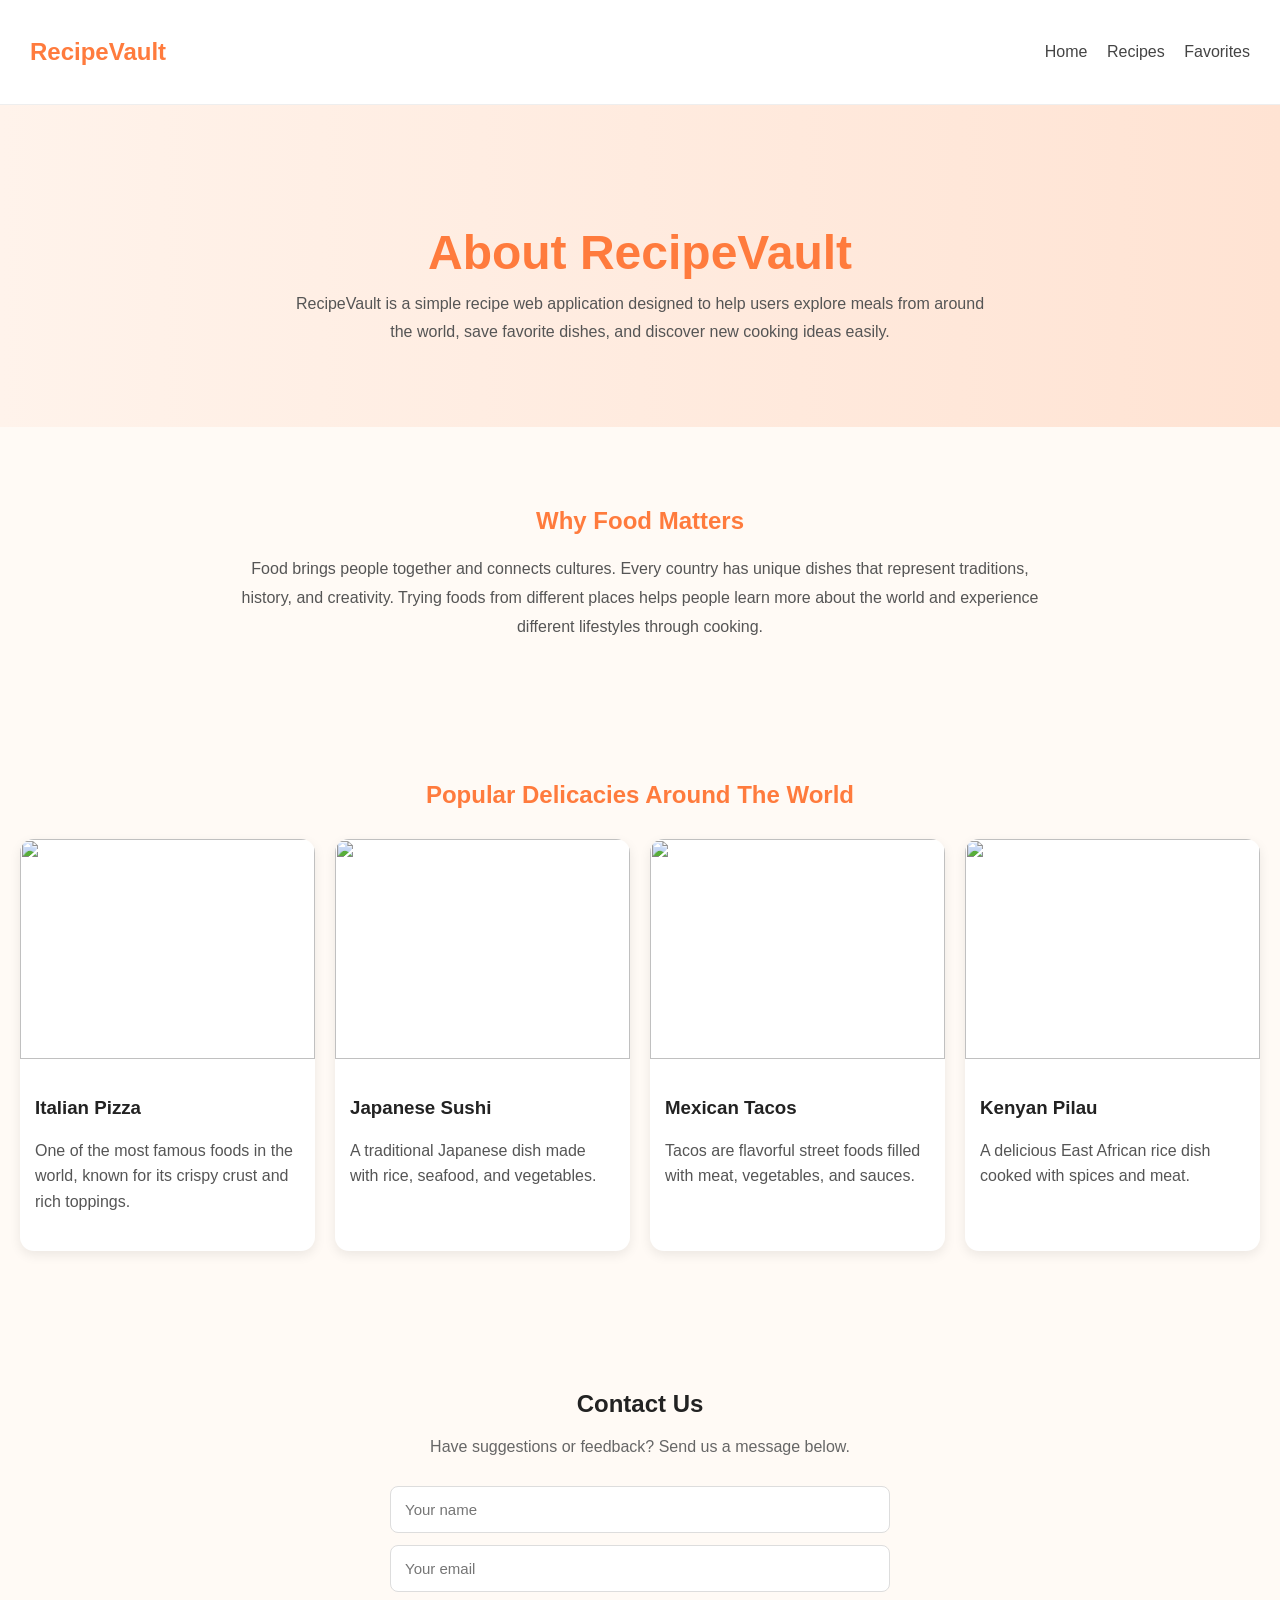
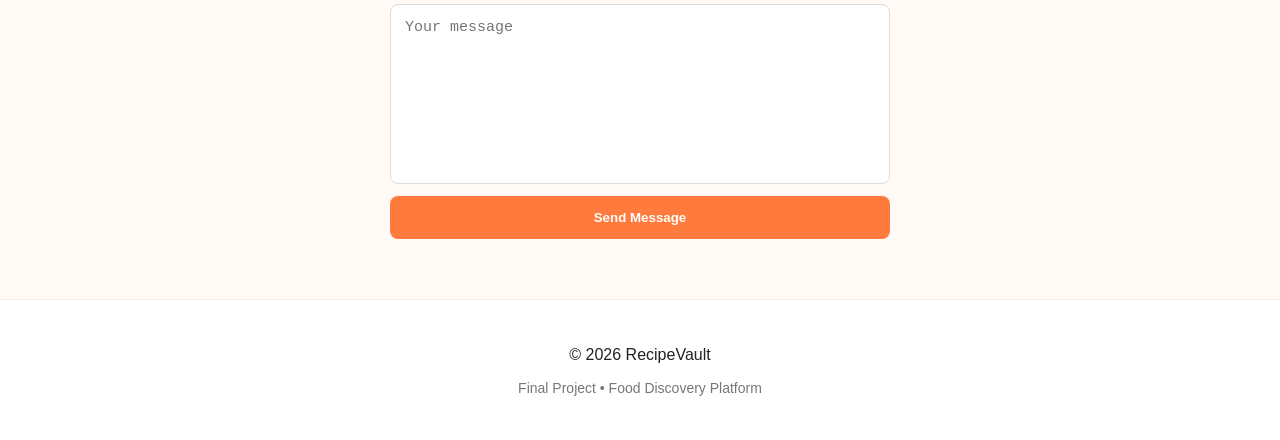
==== about.html @ 07d247bc "Add About page and refactor related styles and scripts; implement contact form functionality" ====
<!DOCTYPE html>
<html lang="en">
<head>
  <title>About | RecipeVault</title>

  <link rel="stylesheet" href="about.css">
</head>
<body>

<nav>

  <h2 class="logo" onclick="reloadPage()">
    RecipeVault
  </h2>

  <div class="nav-links">
    <a href="index.html">Home</a>
    <a href="add-recipe.html">Recipes</a>
    <a href="favorites.html">Favorites</a>
  </div>

</nav>

<section class="hero">

  <div class="hero-text">

    <h1>About RecipeVault</h1>

    <p>
      RecipeVault is a simple recipe web application
      designed to help users explore meals from
      around the world, save favorite dishes,
      and discover new cooking ideas easily.
    </p>

  </div>

</section>

<section class="food-info">

  <h2>Why Food Matters</h2>

  <p>
    Food brings people together and connects cultures.
    Every country has unique dishes that represent
    traditions, history, and creativity.
    Trying foods from different places helps people
    learn more about the world and experience
    different lifestyles through cooking.
  </p>

</section>

<section class="delicacies">

  <h2>Popular Delicacies Around The World</h2>

  <div class="food-grid">

    <div class="food-card">
      <img src="https://images.unsplash.com/photo-1546069901-ba9599a7e63c?q=80&w=1200&auto=format&fit=crop">
      <h3>Italian Pizza</h3>
      <p>
        One of the most famous foods in the world,
        known for its crispy crust and rich toppings.
      </p>
    </div>

    <div class="food-card">
      <img src="https://images.unsplash.com/photo-1562967916-eb82221dfb36?q=80&w=1200&auto=format&fit=crop">
      <h3>Japanese Sushi</h3>
      <p>
        A traditional Japanese dish made with rice,
        seafood, and vegetables.
      </p>
    </div>

    <div class="food-card">
      <img src="https://images.unsplash.com/photo-1585937421612-70a008356fbe?q=80&w=1200&auto=format&fit=crop">
      <h3>Mexican Tacos</h3>
      <p>
        Tacos are flavorful street foods filled
        with meat, vegetables, and sauces.
      </p>
    </div>

    <div class="food-card">
      <img src="https://images.unsplash.com/photo-1604908176997-125f25cc6f3d?q=80&w=1200&auto=format&fit=crop">
      <h3>Kenyan Pilau</h3>
      <p>
        A delicious East African rice dish cooked
        with spices and meat.
      </p>
    </div>

  </div>

</section>

<section class="contact">

  <h2>Contact Us</h2>

  <p>
    Have suggestions or feedback?
    Send us a message below.
  </p>

  <form id="contactForm">

    <input
      type="text"
      id="name"
      placeholder="Your name"
      required
    >

    <input
      type="email"
      id="email"
      placeholder="Your email"
      required
    >

    <textarea
      id="message"
      placeholder="Your message"
      required
    ></textarea>

    <button
      type="submit"
      class="btn"
    >
      Send Message
    </button>

  </form>

</section>

<footer>

  <p>© 2026 RecipeVault</p>

  <p class="small">
    Final Project • Food Discovery Platform
  </p>

</footer>

<script src="about.js"></script>
</body>
</html>
---- about.css ----
body{
  margin:0;
  font-family:Arial,sans-serif;
  background:#fffaf5;
  color:#222;
}

nav{
  display:flex;
  justify-content:space-between;
  align-items:center;
  padding:18px 30px;
  background:white;
  border-bottom:1px solid #eee;
  position:sticky;
  top:0;
  z-index:100;
}

.logo{
  cursor:pointer;
  color:#ff7b3d;
}

.nav-links a{
  margin-left:15px;
  text-decoration:none;
  color:#444;
  transition:0.3s;
}

.nav-links a:hover{
  color:#ff7b3d;
}

.hero{
  text-align:center;
  padding:80px 20px;
  background:linear-gradient(to right,#fff3eb,#ffe3d3);
}

.hero h1{
  font-size:48px;
  margin-bottom:10px;
  color:#ff7b3d;
}

.hero p{
  max-width:700px;
  margin:auto;
  line-height:1.8;
  color:#555;
}

.food-info{
  padding:60px 20px;
  text-align:center;
}

.food-info h2{
  color:#ff7b3d;
}

.food-info p{
  max-width:800px;
  margin:auto;
  line-height:1.8;
  color:#555;
}

.delicacies{
  padding:60px 20px;
}

.delicacies h2{
  text-align:center;
  margin-bottom:30px;
  color:#ff7b3d;
}

.food-grid{
  display:grid;
  grid-template-columns:repeat(auto-fit,minmax(240px,1fr));
  gap:20px;
}

.food-card{
  background:white;
  border-radius:14px;
  overflow:hidden;
  box-shadow:0 4px 12px rgba(0,0,0,0.08);
  transition:0.3s;
}

.food-card:hover{
  transform:translateY(-5px);
}

.food-card img{
  width:100%;
  height:220px;
  object-fit:cover;
}

.food-card h3{
  padding:15px 15px 0;
}

.food-card p{
  padding:0 15px 20px;
  color:#555;
  line-height:1.6;
}

.contact{
  padding:60px 20px;
  text-align:center;
}

.contact p{
  color:#666;
}

form{
  display:flex;
  flex-direction:column;
  gap:12px;
  max-width:500px;
  margin:30px auto 0;
}

input,
textarea{
  padding:14px;
  border:1px solid #ddd;
  border-radius:8px;
  font-size:15px;
}

textarea{
  min-height:150px;
  resize:none;
}

.btn{
  padding:14px;
  border:none;
  border-radius:8px;
  background:#ff7b3d;
  color:white;
  cursor:pointer;
  transition:0.3s;
  font-weight:bold;
}

.btn:hover{
  transform:translateY(-2px);
  opacity:0.9;
}

footer{
  text-align:center;
  padding:30px 20px;
  background:white;
  border-top:1px solid #eee;
}

.small{
  color:#777;
  font-size:14px;
}

@media(max-width:700px){

  nav{
    flex-direction:column;
    gap:10px;
  }

  .hero h1{
    font-size:36px;
  }

}
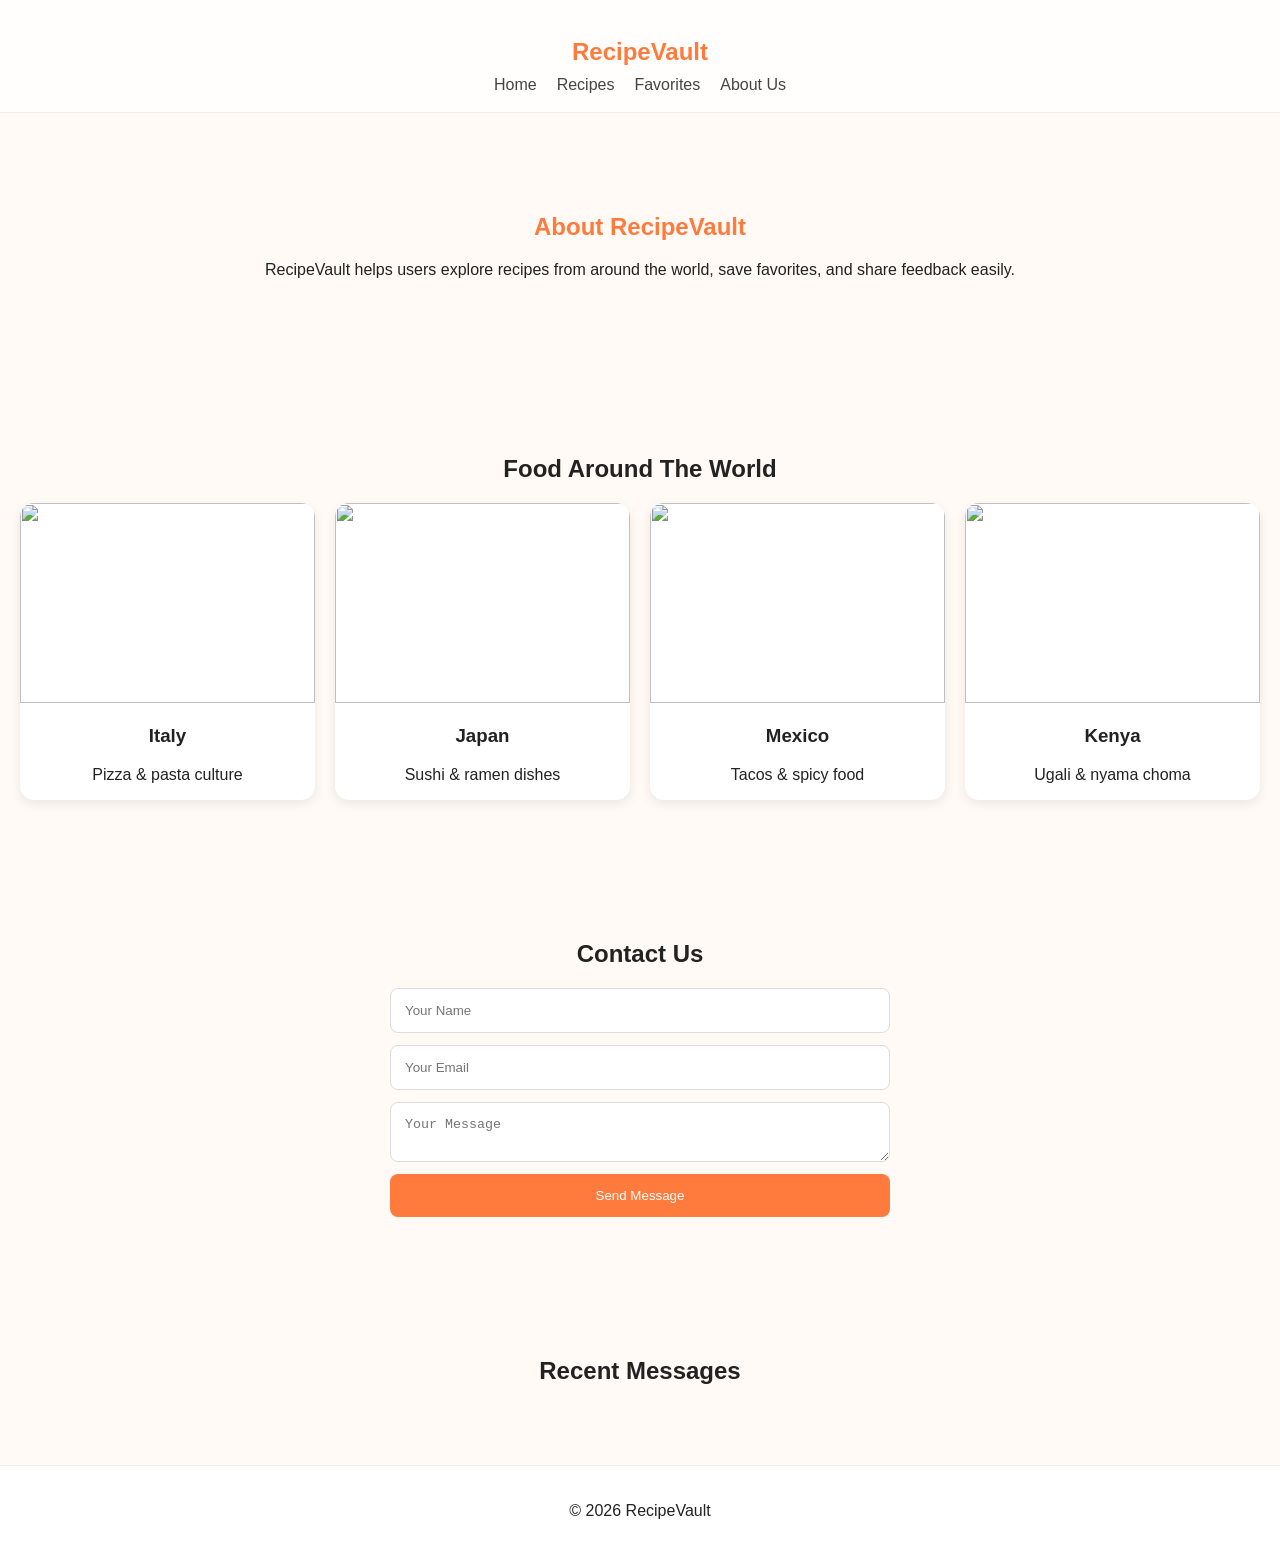
==== commit dcb5a438: "Refactor RecipeVault: Remove old files and add new features - Deleted outdated JavaScript, CSS, and " ====
--- a/about.html
+++ b/about.html
@@ -1,7 +1,7 @@
 <!DOCTYPE html>
 <html lang="en">
 <head>
-  <title>About | RecipeVault</title>
+  <title>About Us | RecipeVault</title>
 
   <link rel="stylesheet" href="about.css">
 </head>
@@ -14,85 +14,55 @@
   </h2>
 
   <div class="nav-links">
+
     <a href="index.html">Home</a>
     <a href="add-recipe.html">Recipes</a>
     <a href="favorites.html">Favorites</a>
+    <a href="about.html">About Us</a>
+
   </div>
 
 </nav>
 
 <section class="hero">
 
-  <div class="hero-text">
-
-    <h1>About RecipeVault</h1>
-
-    <p>
-      RecipeVault is a simple recipe web application
-      designed to help users explore meals from
-      around the world, save favorite dishes,
-      and discover new cooking ideas easily.
-    </p>
-
-  </div>
-
-</section>
-
-<section class="food-info">
-
-  <h2>Why Food Matters</h2>
+  <h1>About RecipeVault</h1>
 
   <p>
-    Food brings people together and connects cultures.
-    Every country has unique dishes that represent
-    traditions, history, and creativity.
-    Trying foods from different places helps people
-    learn more about the world and experience
-    different lifestyles through cooking.
+    RecipeVault helps users explore recipes from around the world,
+    save favorites, and share feedback easily.
   </p>
 
 </section>
 
-<section class="delicacies">
+<section class="world-food">
 
-  <h2>Popular Delicacies Around The World</h2>
+  <h2>Food Around The World</h2>
 
-  <div class="food-grid">
+  <div class="grid">
 
-    <div class="food-card">
-      <img src="https://images.unsplash.com/photo-1546069901-ba9599a7e63c?q=80&w=1200&auto=format&fit=crop">
-      <h3>Italian Pizza</h3>
-      <p>
-        One of the most famous foods in the world,
-        known for its crispy crust and rich toppings.
-      </p>
+    <div class="card">
+      <img src="https://images.unsplash.com/photo-1546069901-ba9599a7e63c">
+      <h3>Italy</h3>
+      <p>Pizza & pasta culture</p>
     </div>
 
-    <div class="food-card">
-      <img src="https://images.unsplash.com/photo-1562967916-eb82221dfb36?q=80&w=1200&auto=format&fit=crop">
-      <h3>Japanese Sushi</h3>
-      <p>
-        A traditional Japanese dish made with rice,
-        seafood, and vegetables.
-      </p>
+    <div class="card">
+      <img src="https://images.unsplash.com/photo-1562967916-eb82221dfb36">
+      <h3>Japan</h3>
+      <p>Sushi & ramen dishes</p>
     </div>
 
-    <div class="food-card">
-      <img src="https://images.unsplash.com/photo-1585937421612-70a008356fbe?q=80&w=1200&auto=format&fit=crop">
-      <h3>Mexican Tacos</h3>
-      <p>
-        Tacos are flavorful street foods filled
-        with meat, vegetables, and sauces.
-      </p>
+    <div class="card">
+      <img src="https://images.unsplash.com/photo-1585937421612-70a008356fbe">
+      <h3>Mexico</h3>
+      <p>Tacos & spicy food</p>
     </div>
 
-    <div class="food-card">
-      <img src="https://images.unsplash.com/photo-1604908176997-125f25cc6f3d?q=80&w=1200&auto=format&fit=crop">
-      <h3>Kenyan Pilau</h3>
-      <p>
-        A delicious East African rice dish cooked
-        with spices and meat.
-      </p>
+    <div class="card">
+      <img src="https://images.unsplash.com/photo-1604908176997-125f25cc6f3d">
+      <h3>Kenya</h3>
+      <p>Ugali & nyama choma</p>
     </div>
 
   </div>
@@ -103,52 +73,30 @@
 
   <h2>Contact Us</h2>
 
-  <p>
-    Have suggestions or feedback?
-    Send us a message below.
-  </p>
-
   <form id="contactForm">
 
-    <input
-      type="text"
-      id="name"
-      placeholder="Your name"
-      required
-    >
+    <input type="text" id="name" placeholder="Your Name" required>
+    <input type="email" id="email" placeholder="Your Email" required>
+    <textarea id="message" placeholder="Your Message" required></textarea>
 
-    <input
-      type="email"
-      id="email"
-      placeholder="Your email"
-      required
-    >
-
-    <textarea
-      id="message"
-      placeholder="Your message"
-      required
-    ></textarea>
-
-    <button
-      type="submit"
-      class="btn"
-    >
-      Send Message
-    </button>
+    <button type="submit">Send Message</button>
 
   </form>
 
 </section>
 
+<div id="toast" class="toast">Message sent successfully!</div>
+
+<section class="messages">
+
+  <h2>Recent Messages</h2>
+
+  <div id="messageList"></div>
+
+</section>
+
 <footer>
-
   <p>© 2026 RecipeVault</p>
-
-  <p class="small">
-    Final Project • Food Discovery Platform
-  </p>
-
 </footer>
 
 <script src="about.js"></script>
--- a/about.css
+++ b/about.css
@@ -7,23 +7,36 @@
 
 nav{
   display:flex;
-  justify-content:space-between;
+  justify-content:center;
   align-items:center;
-  padding:18px 30px;
-  background:white;
-  border-bottom:1px solid #eee;
+  flex-direction:column;
+  padding:18px;
+
   position:sticky;
   top:0;
   z-index:100;
+
+  background:rgba(255,255,255,0.7);
+  backdrop-filter:blur(10px);
+  -webkit-backdrop-filter:blur(10px);
+
+  border-bottom:1px solid #eee;
 }
 
 .logo{
+  color:#ff7b3d;
   cursor:pointer;
-  color:#ff7b3d;
+  margin-bottom:10px;
+}
+
+.nav-links{
+  display:flex;
+  gap:20px;
+  flex-wrap:wrap;
+  justify-content:center;
 }
 
 .nav-links a{
-  margin-left:15px;
   text-decoration:none;
   color:#444;
   transition:0.3s;
@@ -33,83 +46,38 @@
   color:#ff7b3d;
 }
 
+/* HERO */
 .hero{
   text-align:center;
   padding:80px 20px;
-  background:linear-gradient(to right,#fff3eb,#ffe3d3);
 }
 
 .hero h1{
-  font-size:48px;
-  margin-bottom:10px;
   color:#ff7b3d;
 }
 
-.hero p{
-  max-width:700px;
-  margin:auto;
-  line-height:1.8;
-  color:#555;
-}
-
-.food-info{
+.world-food{
   padding:60px 20px;
   text-align:center;
 }
 
-.food-info h2{
-  color:#ff7b3d;
-}
-
-.food-info p{
-  max-width:800px;
-  margin:auto;
-  line-height:1.8;
-  color:#555;
-}
-
-.delicacies{
-  padding:60px 20px;
-}
-
-.delicacies h2{
-  text-align:center;
-  margin-bottom:30px;
-  color:#ff7b3d;
-}
-
-.food-grid{
+.grid{
   display:grid;
   grid-template-columns:repeat(auto-fit,minmax(240px,1fr));
   gap:20px;
 }
 
-.food-card{
+.card{
   background:white;
   border-radius:14px;
   overflow:hidden;
   box-shadow:0 4px 12px rgba(0,0,0,0.08);
-  transition:0.3s;
 }
 
-.food-card:hover{
-  transform:translateY(-5px);
-}
-
-.food-card img{
+.card img{
   width:100%;
-  height:220px;
+  height:200px;
   object-fit:cover;
-}
-
-.food-card h3{
-  padding:15px 15px 0;
-}
-
-.food-card p{
-  padding:0 15px 20px;
-  color:#555;
-  line-height:1.6;
 }
 
 .contact{
@@ -117,68 +85,66 @@
   text-align:center;
 }
 
-.contact p{
-  color:#666;
-}
-
 form{
+  max-width:500px;
+  margin:auto;
   display:flex;
   flex-direction:column;
   gap:12px;
-  max-width:500px;
-  margin:30px auto 0;
 }
 
-input,
-textarea{
+input,textarea{
   padding:14px;
   border:1px solid #ddd;
   border-radius:8px;
-  font-size:15px;
 }
 
-textarea{
-  min-height:150px;
-  resize:none;
+button{
+  padding:14px;
+  background:#ff7b3d;
+  color:white;
+  border:none;
+  border-radius:8px;
+  cursor:pointer;
 }
 
-.btn{
-  padding:14px;
-  border:none;
-  border-radius:8px;
+.toast{
+  position:fixed;
+  bottom:30px;
+  left:50%;
+  transform:translateX(-50%);
   background:#ff7b3d;
   color:white;
-  cursor:pointer;
-  transition:0.3s;
-  font-weight:bold;
+  padding:12px 20px;
+  border-radius:8px;
+  opacity:0;
+  transition:0.4s;
+  pointer-events:none;
 }
 
-.btn:hover{
-  transform:translateY(-2px);
-  opacity:0.9;
+.toast.show{
+  opacity:1;
+  transform:translateX(-50%) translateY(-10px);
+}
+
+.messages{
+  padding:60px 20px;
+  text-align:center;
+}
+
+.message-card{
+  background:white;
+  padding:15px;
+  margin:10px auto;
+  max-width:500px;
+  border-radius:10px;
+  box-shadow:0 4px 12px rgba(0,0,0,0.08);
+  text-align:left;
 }
 
 footer{
   text-align:center;
-  padding:30px 20px;
+  padding:20px;
   background:white;
   border-top:1px solid #eee;
-}
-
-.small{
-  color:#777;
-  font-size:14px;
-}
-
-@media(max-width:700px){
-
-  nav{
-    flex-direction:column;
-    gap:10px;
-  }
-
-  .hero h1{
-    font-size:36px;
-  }
-
 }
